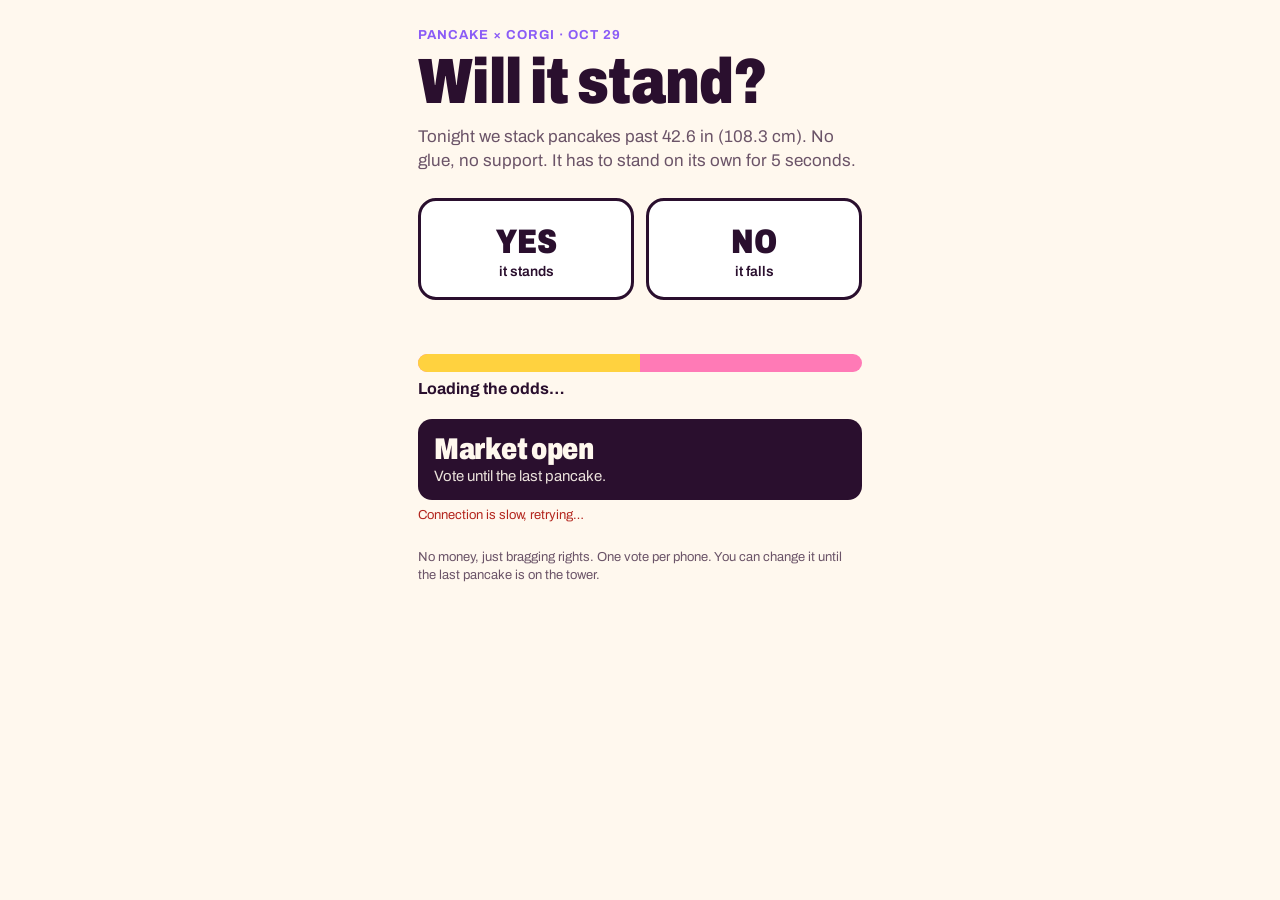
==== will-it-stand/index.html @ 6aa7f7ae "Add Will it stand? vote page for the Oct 29 pancake tower attempt Phone vote page, projector screen " ====
<!doctype html>
<html lang="en">
<head>
<meta charset="utf-8">
<meta name="viewport" content="width=device-width, initial-scale=1">
<meta name="robots" content="noindex">
<title>Will it stand?</title>
<meta name="description" content="Vote: will tonight's pancake tower stand? Pancake × Corgi, Oct 29.">
<link rel="preconnect" href="https://fonts.googleapis.com">
<link rel="preconnect" href="https://fonts.gstatic.com" crossorigin>
<link href="https://fonts.googleapis.com/css2?family=Archivo:wdth,wght@75..100,400..900&display=swap" rel="stylesheet">
<link rel="stylesheet" href="style.css">
</head>
<body class="vote">
<main>
  <p class="kicker">Pancake × Corgi · Oct 29</p>
  <h1>Will it stand?</h1>
  <p class="lede">Tonight we stack pancakes past 42.6 in (108.3 cm). No glue, no support. It has to stand on its own for 5 seconds.</p>

  <div class="buttons">
    <button class="choice yes" id="btn-yes" type="button">YES<small>it stands</small></button>
    <button class="choice no" id="btn-no" type="button">NO<small>it falls</small></button>
  </div>
  <p class="mine" id="mine"></p>

  <div class="bar" aria-hidden="true"><div id="yesbar"></div></div>
  <p class="odds" id="odds">Loading the odds…</p>

  <div class="status-box">
    <div class="big" id="status-big">Market open</div>
    <p id="status-small">Vote until the last pancake.</p>
  </div>

  <p class="err" id="err" role="status"></p>
  <p class="fine">No money, just bragging rights. One vote per phone. You can change it until the last pancake is on the tower.</p>
</main>
<script src="api.js"></script>
<script>
(function () {
  var STORE = 'wis-device', MINE = 'wis-choice';
  function load(k) { try { return localStorage.getItem(k); } catch (e) { return null; } }
  function save(k, v) { try { localStorage.setItem(k, v); } catch (e) {} }
  function uuid() {
    if (window.crypto && crypto.randomUUID) return crypto.randomUUID();
    return 'xxxxxxxx-xxxx-4xxx-yxxx-xxxxxxxxxxxx'.replace(/[xy]/g, function (c) {
      var r = Math.random() * 16 | 0; return (c === 'x' ? r : (r & 3 | 8)).toString(16);
    });
  }
  var device = load(STORE);
  if (!device) { device = uuid(); save(STORE, device); }
  var mine = load(MINE);
  var state = null, busy = false;

  var yesBtn = document.getElementById('btn-yes');
  var noBtn = document.getElementById('btn-no');
  var err = document.getElementById('err');

  function render() {
    if (!state) return;
    var o = odds(state), s = statusText(state, o), open = state.status === 'open';
    document.getElementById('yesbar').style.width = o.yesPct + '%';
    document.getElementById('odds').textContent = o.total
      ? o.yesPct + '% YES · ' + o.noPct + '% NO · ' + votesLabel(o.total)
      : 'No votes yet. Be the first.';
    document.getElementById('status-big').textContent = s.big;
    document.getElementById('status-small').textContent = s.small;
    yesBtn.classList.toggle('on', mine === 'yes');
    noBtn.classList.toggle('on', mine === 'no');
    yesBtn.disabled = noBtn.disabled = !open || busy;
    document.getElementById('mine').textContent = mine
      ? 'Your vote: ' + (mine === 'yes' ? 'YES, it stands' : 'NO, it falls') + (open ? '' : ' (locked)')
      : (open ? 'Tap to vote.' : 'Voting is closed.');
  }

  function refresh() {
    return rpc('market_state').then(function (s) { state = s; err.textContent = ''; render(); })
      .catch(function () { err.textContent = 'Connection is slow, retrying…'; });
  }

  function vote(choice) {
    if (busy || !state || state.status !== 'open') return;
    busy = true; mine = choice; save(MINE, choice); render();
    rpc('cast_vote', { p_device: device, p_choice: choice })
      .then(function (s) { state = s; err.textContent = ''; })
      .catch(function () { err.textContent = 'Vote not saved, tap again.'; })
      .then(function () { busy = false; render(); });
  }

  yesBtn.addEventListener('click', function () { vote('yes'); });
  noBtn.addEventListener('click', function () { vote('no'); });

  rpc('my_vote', { p_device: device }).then(function (c) {
    if (c === 'yes' || c === 'no') { mine = c; save(MINE, c); render(); }
  }).catch(function () {});
  refresh();
  setInterval(refresh, 3000);
})();
</script>
</body>
</html>
---- will-it-stand/style.css ----
:root {
  --plum: #2a0f2e;
  --plum-2: #4a1d4f;
  --cream: #fff8ee;
  --pink: #ff7ab6;
  --violet: #8b5cf6;
  --yellow: #ffd23f;
  --ink-soft: #6b5468;
  --line: #ead9e6;
}
* { box-sizing: border-box; margin: 0; padding: 0; }
html, body { height: 100%; }
body {
  font-family: 'Archivo', system-ui, -apple-system, 'Segoe UI', sans-serif;
  background: var(--cream);
  color: var(--plum);
  -webkit-font-smoothing: antialiased;
}
h1, .big { font-stretch: 80%; font-weight: 900; letter-spacing: -0.01em; line-height: 0.95; }
button { font: inherit; cursor: pointer; }

/* ---------- Vote page (phones) ---------- */
.vote main { max-width: 480px; margin: 0 auto; padding: 28px 18px 40px; }
.kicker { font-size: 13px; font-weight: 700; letter-spacing: 0.08em; text-transform: uppercase; color: var(--violet); }
.vote h1 { font-size: 64px; margin: 10px 0 12px; }
.lede { font-size: 17px; line-height: 1.4; color: var(--ink-soft); }
.buttons { display: grid; grid-template-columns: 1fr 1fr; gap: 12px; margin: 26px 0 14px; }
.choice {
  border: 3px solid var(--plum); border-radius: 18px; padding: 22px 8px 18px;
  background: #fff; color: var(--plum); font-size: 34px; font-weight: 900; font-stretch: 80%;
  transition: transform 0.08s ease;
}
.choice small { display: block; font-size: 14px; font-weight: 600; font-stretch: 100%; margin-top: 4px; }
.choice:active { transform: scale(0.97); }
.choice.yes.on { background: var(--yellow); }
.choice.no.on { background: var(--pink); }
.choice:disabled { opacity: 0.45; cursor: default; }
.choice.on:disabled { opacity: 1; }
.mine { min-height: 22px; font-size: 15px; font-weight: 700; text-align: center; }
.bar { height: 18px; border-radius: 999px; background: var(--pink); overflow: hidden; margin: 18px 0 8px; }
.bar > div { height: 100%; width: 50%; background: var(--yellow); transition: width 0.6s ease; }
.odds { font-size: 16px; font-weight: 700; }
.status-box { margin-top: 22px; padding: 16px; border-radius: 14px; background: var(--plum); color: var(--cream); }
.status-box .big { font-size: 30px; }
.status-box p { font-size: 15px; margin-top: 4px; opacity: 0.9; }
.fine { font-size: 13px; color: var(--ink-soft); margin-top: 22px; line-height: 1.4; }
.err { color: #b3261e; font-size: 13px; min-height: 18px; margin-top: 8px; }

/* ---------- Screen page (projector, 16:9) ---------- */
.screen { background: var(--plum); color: var(--cream); overflow: hidden; }
.screen .wrap {
  height: 100vh; display: grid; grid-template-columns: 1.6fr 1fr; gap: 4vw;
  padding: 5vh 5vw; align-items: center;
}
.screen .kicker { color: var(--yellow); font-size: 1.6vw; }
.screen h1 { font-size: 8.5vw; margin: 1vh 0 4vh; }
.pcts { display: flex; justify-content: space-between; align-items: baseline; }
.pct { font-weight: 900; font-stretch: 80%; font-size: 9vw; line-height: 0.9; }
.pct.y { color: var(--yellow); }
.pct.n { color: var(--pink); text-align: right; }
.pct-label { font-size: 1.8vw; font-weight: 800; letter-spacing: 0.06em; }
.screen .bar { height: 3.2vh; margin: 2.5vh 0 2vh; }
.screen .count { font-size: 2vw; font-weight: 700; opacity: 0.85; }
.screen .status-box { background: var(--plum-2); margin-top: 4vh; padding: 2.2vh 2vw; border-radius: 1.2vw; }
.screen .status-box .big { font-size: 4vw; }
.screen .status-box p { font-size: 1.8vw; }
.qr-card { background: var(--cream); color: var(--plum); border-radius: 2vw; padding: 3vh 2vw; text-align: center; }
.qr-card img { width: 100%; max-width: 30vw; aspect-ratio: 1; display: block; margin: 0 auto; }
.qr-card .scan { font-size: 3vw; font-weight: 900; font-stretch: 80%; margin-top: 1.5vh; }
.qr-card .url { font-size: 1.4vw; font-weight: 700; color: var(--violet); margin-top: 0.6vh; word-break: break-all; }
.screen.done .status-box { background: var(--yellow); color: var(--plum); }
.screen.done.fell .status-box { background: var(--pink); }

/* ---------- Admin page ---------- */
.admin main { max-width: 520px; margin: 0 auto; padding: 24px 18px; }
.admin h1 { font-size: 40px; margin-bottom: 8px; }
.admin .row { display: grid; grid-template-columns: 1fr 1fr; gap: 10px; margin-top: 14px; }
.admin button { border: 2px solid var(--plum); border-radius: 12px; padding: 16px 10px; background: #fff; font-weight: 800; font-size: 17px; }
.admin button.primary { background: var(--plum); color: var(--cream); }
.admin button.warn { border-color: #b3261e; color: #b3261e; }
.admin button.armed { background: #b3261e; color: #fff; }
.admin .state { margin-top: 18px; padding: 14px; border-radius: 12px; background: #fff; border: 1px solid var(--line); font-size: 16px; line-height: 1.5; }
.admin .links { margin-top: 18px; font-size: 14px; line-height: 1.6; }
.admin .links a { color: var(--violet); font-weight: 700; }
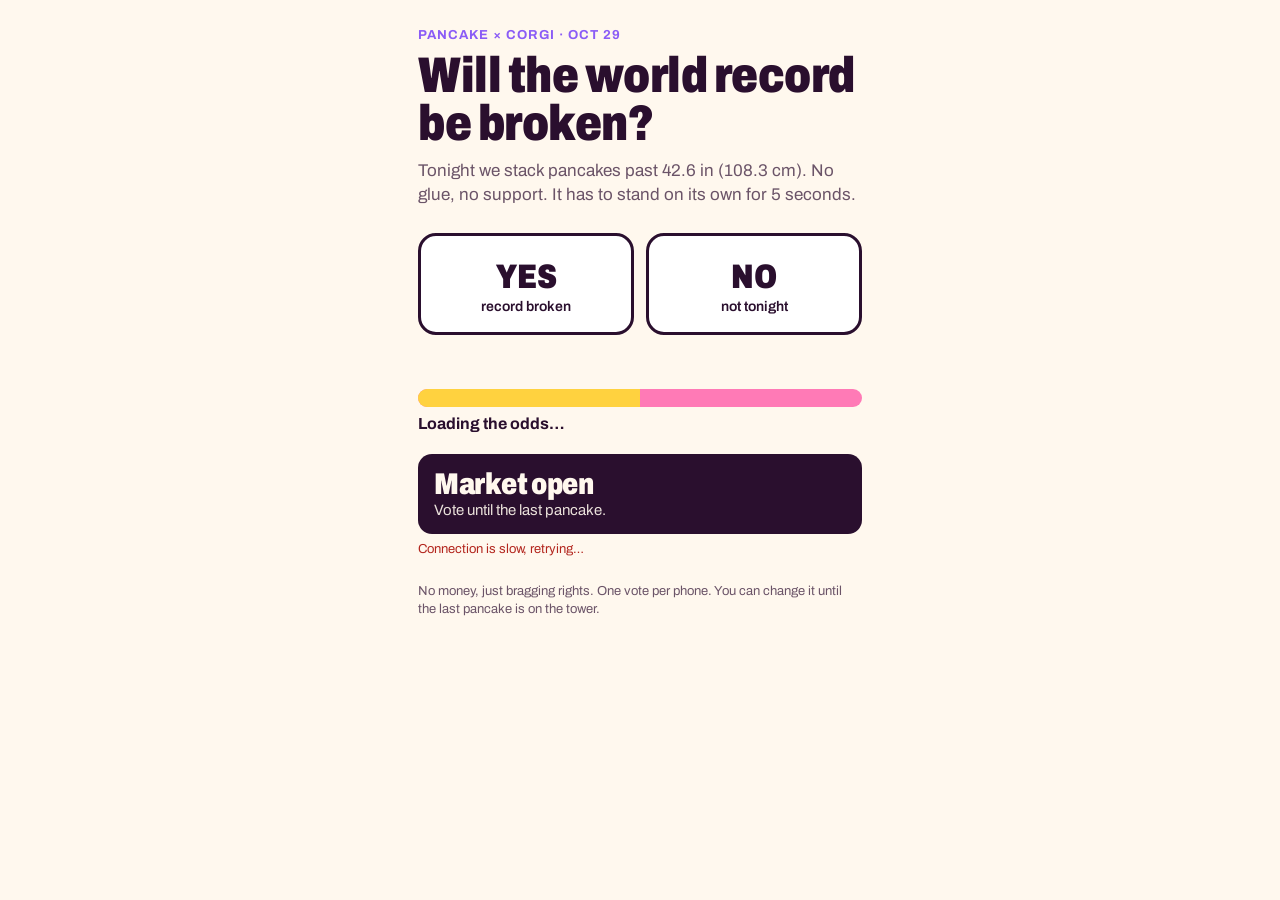
==== commit b4bab613: "Vote page: ask 'Will the world record be broken?' Co-Authored-By: Claude Opus 5.5 <noreply@anthropic" ====
--- a/will-it-stand/index.html
+++ b/will-it-stand/index.html
@@ -4,8 +4,8 @@
 <meta charset="utf-8">
 <meta name="viewport" content="width=device-width, initial-scale=1">
 <meta name="robots" content="noindex">
-<title>Will it stand?</title>
-<meta name="description" content="Vote: will tonight's pancake tower stand? Pancake × Corgi, Oct 29.">
+<title>Will the world record be broken?</title>
+<meta name="description" content="Vote: will tonight's pancake tower break the world record? Pancake × Corgi, Oct 29.">
 <link rel="preconnect" href="https://fonts.googleapis.com">
 <link rel="preconnect" href="https://fonts.gstatic.com" crossorigin>
 <link href="https://fonts.googleapis.com/css2?family=Archivo:wdth,wght@75..100,400..900&display=swap" rel="stylesheet">
@@ -14,12 +14,12 @@
 <body class="vote">
 <main>
   <p class="kicker">Pancake × Corgi · Oct 29</p>
-  <h1>Will it stand?</h1>
+  <h1>Will the world record be broken?</h1>
   <p class="lede">Tonight we stack pancakes past 42.6 in (108.3 cm). No glue, no support. It has to stand on its own for 5 seconds.</p>
 
   <div class="buttons">
-    <button class="choice yes" id="btn-yes" type="button">YES<small>it stands</small></button>
-    <button class="choice no" id="btn-no" type="button">NO<small>it falls</small></button>
+    <button class="choice yes" id="btn-yes" type="button">YES<small>record broken</small></button>
+    <button class="choice no" id="btn-no" type="button">NO<small>not tonight</small></button>
   </div>
   <p class="mine" id="mine"></p>
 
@@ -68,7 +68,7 @@
     noBtn.classList.toggle('on', mine === 'no');
     yesBtn.disabled = noBtn.disabled = !open || busy;
     document.getElementById('mine').textContent = mine
-      ? 'Your vote: ' + (mine === 'yes' ? 'YES, it stands' : 'NO, it falls') + (open ? '' : ' (locked)')
+      ? 'Your vote: ' + (mine === 'yes' ? 'YES, record broken' : 'NO, not tonight') + (open ? '' : ' (locked)')
       : (open ? 'Tap to vote.' : 'Voting is closed.');
   }
 
--- a/will-it-stand/style.css
+++ b/will-it-stand/style.css
@@ -22,7 +22,7 @@
 /* ---------- Vote page (phones) ---------- */
 .vote main { max-width: 480px; margin: 0 auto; padding: 28px 18px 40px; }
 .kicker { font-size: 13px; font-weight: 700; letter-spacing: 0.08em; text-transform: uppercase; color: var(--violet); }
-.vote h1 { font-size: 64px; margin: 10px 0 12px; }
+.vote h1 { font-size: 50px; margin: 10px 0 12px; }
 .lede { font-size: 17px; line-height: 1.4; color: var(--ink-soft); }
 .buttons { display: grid; grid-template-columns: 1fr 1fr; gap: 12px; margin: 26px 0 14px; }
 .choice {
@@ -53,7 +53,7 @@
   padding: 5vh 5vw; align-items: center;
 }
 .screen .kicker { color: var(--yellow); font-size: 1.6vw; }
-.screen h1 { font-size: 8.5vw; margin: 1vh 0 4vh; }
+.screen h1 { font-size: 6vw; margin: 1vh 0 4vh; }
 .pcts { display: flex; justify-content: space-between; align-items: baseline; }
 .pct { font-weight: 900; font-stretch: 80%; font-size: 9vw; line-height: 0.9; }
 .pct.y { color: var(--yellow); }
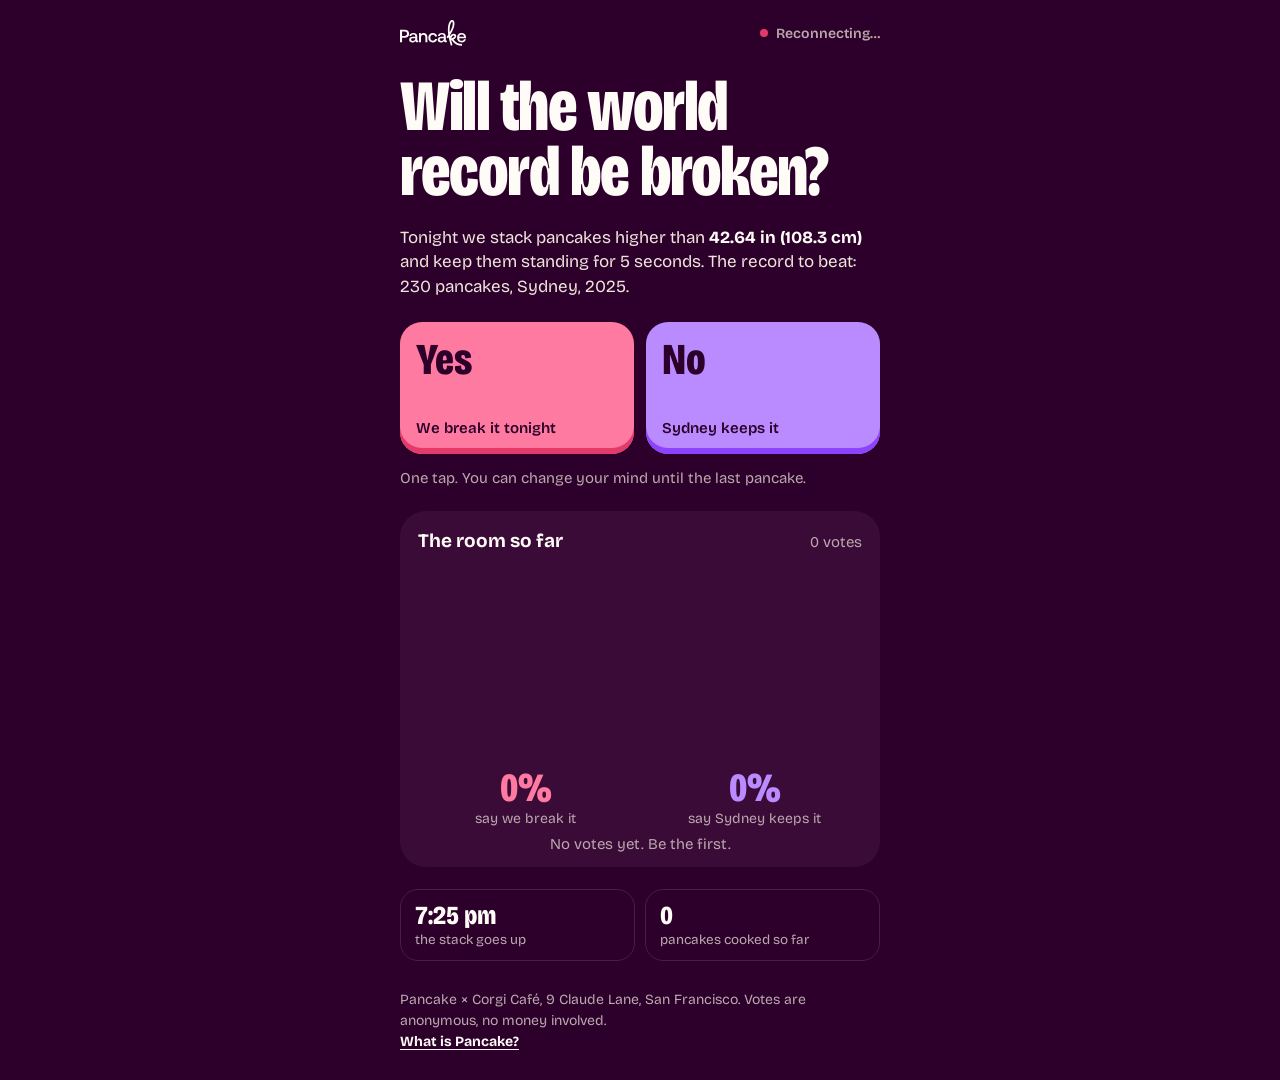
==== commit e0b62e51: "Will it stand?: Pancake-branded vote, room screen and control room Pancake towers show the odds, liv" ====
--- a/will-it-stand/index.html
+++ b/will-it-stand/index.html
@@ -2,98 +2,451 @@
 <html lang="en">
 <head>
 <meta charset="utf-8">
-<meta name="viewport" content="width=device-width, initial-scale=1">
-<meta name="robots" content="noindex">
-<title>Will the world record be broken?</title>
-<meta name="description" content="Vote: will tonight's pancake tower break the world record? Pancake × Corgi, Oct 29.">
+<meta name="viewport" content="width=device-width, initial-scale=1, viewport-fit=cover">
+<meta name="theme-color" content="#2C002A">
+<title>Will it stand? Pancake world record vote</title>
+<meta name="description" content="Tonight at Corgi Café, San Francisco: will our pancake stack beat the world record? Cast your vote.">
+<meta property="og:title" content="Will it stand?">
+<meta property="og:description" content="Pancake × Corgi Café, Oct 29: will our pancake stack beat the world record? Cast your vote.">
+<link rel="icon" href="data:image/svg+xml,%3Csvg xmlns='http://www.w3.org/2000/svg' viewBox='0 0 64 64'%3E%3Crect width='64' height='64' rx='14' fill='%232C002A'/%3E%3Cellipse cx='32' cy='44' rx='20' ry='7' fill='%23E33A6A'/%3E%3Cellipse cx='32' cy='41' rx='20' ry='6' fill='%23FF7AA0'/%3E%3Cellipse cx='32' cy='32' rx='18' ry='6' fill='%238D43FD'/%3E%3Cellipse cx='32' cy='29' rx='18' ry='5' fill='%23BA8BFF'/%3E%3Cellipse cx='32' cy='20' rx='16' ry='5' fill='%23F38F43'/%3E%3Cellipse cx='32' cy='18' rx='16' ry='4.5' fill='%23FFBD7A'/%3E%3C/svg%3E">
 <link rel="preconnect" href="https://fonts.googleapis.com">
 <link rel="preconnect" href="https://fonts.gstatic.com" crossorigin>
-<link href="https://fonts.googleapis.com/css2?family=Archivo:wdth,wght@75..100,400..900&display=swap" rel="stylesheet">
-<link rel="stylesheet" href="style.css">
+<link href="https://fonts.googleapis.com/css2?family=Bricolage+Grotesque:opsz,wdth,wght@12..96,75..100,200..800&display=swap" rel="stylesheet">
+<style>
+:root {
+  --plum: #2C002A;
+  --plum-2: #3B0B38;
+  --plum-3: #4D1A49;
+  --cream: #FFFCF8;
+  --sand: #EFE4DC;
+  --muted: #BBA8AE;
+  --pink: #FF7AA0;
+  --pink-deep: #E33A6A;
+  --purple: #BA8BFF;
+  --purple-deep: #8D43FD;
+  --yellow: #FFBD7A;
+  --yellow-deep: #F38F43;
+  --font: 'Bricolage Grotesque', system-ui, -apple-system, 'Segoe UI', sans-serif;
+}
+*, *::before, *::after { box-sizing: border-box; }
+html { -webkit-text-size-adjust: 100%; }
+html, body { margin: 0; background: var(--plum); color: var(--cream); }
+body { font-family: var(--font); font-optical-sizing: auto; -webkit-font-smoothing: antialiased; -moz-osx-font-smoothing: grayscale; }
+button, input { font: inherit; color: inherit; }
+button { cursor: pointer; -webkit-tap-highlight-color: transparent; }
+a { color: inherit; }
+:focus-visible { outline: 3px solid var(--yellow); outline-offset: 3px; }
+.num { font-variant-numeric: tabular-nums; }
+.logo { display: inline-flex; color: var(--cream); text-decoration: none; }
+.logo svg { height: 26px; width: auto; display: block; }
+.conn { display: inline-flex; align-items: center; gap: 8px; font-size: 14px; font-weight: 600; color: var(--muted); }
+.conn::before { content: ''; width: 8px; height: 8px; border-radius: 50%; background: var(--yellow); }
+.conn[data-state="live"]::before { background: #7EE3A6; box-shadow: 0 0 0 4px rgba(126, 227, 166, .18); }
+.conn[data-state="down"]::before { background: var(--pink-deep); }
+.ticker { background: var(--yellow); color: var(--plum); font-weight: 700; }
+.ticker[hidden] { display: none; }
+
+/* Pancake towers */
+.tower { position: relative; }
+.tower .pc { position: absolute; display: block; overflow: visible; }
+.tower[data-color="pink"] { --pancake-color-back: var(--pink-deep); --pancake-color-front: var(--pink); }
+.tower[data-color="purple"] { --pancake-color-back: var(--purple-deep); --pancake-color-front: var(--purple); }
+.tower .plate { position: absolute; bottom: 0; height: 4px; border-radius: 4px; background: var(--sand); opacity: .9; }
+.tower .pc.drop { animation: pc-drop .45s cubic-bezier(.2, .9, .3, 1.15) both; }
+@keyframes pc-drop { from { transform: translateY(-60px); opacity: 0; } to { transform: none; opacity: 1; } }
+@media (prefers-reduced-motion: reduce) {
+  .tower .pc.drop { animation: none; }
+}
+
+body { min-height: 100vh; min-height: 100dvh; }
+.wrap { max-width: 520px; margin: 0 auto; padding: max(16px, env(safe-area-inset-top)) 20px max(28px, env(safe-area-inset-bottom)); display: flex; flex-direction: column; gap: 22px; }
+.top { display: flex; align-items: center; justify-content: space-between; padding-top: 4px; }
+h1 { margin: 6px 0 0; font-size: clamp(46px, 14.5vw, 72px); line-height: .9; font-weight: 800; font-stretch: 75%; letter-spacing: -.02em; text-wrap: balance; }
+.lede { margin: 0; font-size: 17px; line-height: 1.45; color: var(--sand); max-width: 34em; }
+.lede strong { color: var(--cream); font-weight: 700; }
+.ticker { border-radius: 14px; padding: 12px 16px; font-size: 17px; line-height: 1.3; }
+
+.ballot { display: grid; grid-template-columns: 1fr 1fr; gap: 12px; }
+.choice { position: relative; border: 0; border-radius: 22px; padding: 18px 16px 16px; min-height: 132px; text-align: left; display: flex; flex-direction: column; justify-content: space-between; color: var(--plum); transition: transform .12s ease, box-shadow .2s ease, opacity .2s ease; }
+.choice:active { transform: scale(.97); }
+.choice.yes { background: var(--pink); box-shadow: inset 0 -6px 0 var(--pink-deep); }
+.choice.no { background: var(--purple); box-shadow: inset 0 -6px 0 var(--purple-deep); }
+.choice .big { font-size: 44px; line-height: .9; font-weight: 800; font-stretch: 75%; }
+.choice .small { font-size: 15px; line-height: 1.25; font-weight: 600; }
+.choice .tick { position: absolute; top: 14px; right: 14px; width: 30px; height: 30px; border-radius: 50%; background: var(--plum); color: var(--cream); display: grid; place-items: center; opacity: 0; transform: scale(.6); transition: opacity .2s ease, transform .2s ease; }
+.choice[aria-pressed="true"] .tick { opacity: 1; transform: none; }
+.ballot[data-mine] .choice[aria-pressed="false"] { opacity: .45; }
+.choice:disabled { cursor: default; }
+.ballot[data-closed] .choice { opacity: .35; }
+.ballot[data-closed] .choice[aria-pressed="true"] { opacity: 1; }
+.note { margin: -8px 0 0; font-size: 15px; line-height: 1.4; color: var(--muted); min-height: 1.4em; }
+.note strong { color: var(--cream); }
+
+.room { background: var(--plum-2); border-radius: 26px; padding: 18px 18px 14px; }
+.room-head { display: flex; justify-content: space-between; align-items: baseline; gap: 12px; }
+.room-head h2 { margin: 0; font-size: 19px; font-weight: 700; }
+.room-head span { font-size: 15px; color: var(--muted); }
+.duel { display: grid; grid-template-columns: 1fr 1fr; gap: 14px; margin-top: 6px; align-items: end; }
+.side { display: flex; flex-direction: column; align-items: center; }
+.side .tower { width: 100%; height: 200px; }
+.side .pct { font-size: 40px; font-weight: 800; font-stretch: 75%; line-height: 1; margin-top: 10px; }
+.side .lab { font-size: 14px; color: var(--muted); margin-top: 2px; }
+.side.yes .pct { color: var(--pink); }
+.side.no .pct { color: var(--purple); }
+.empty { text-align: center; color: var(--muted); font-size: 15px; margin: 8px 0 0; }
+
+.facts { display: grid; grid-template-columns: 1fr 1fr; gap: 10px; }
+.fact { border: 1.5px solid var(--plum-3); border-radius: 18px; padding: 12px 14px; }
+.fact b { display: block; font-size: 26px; font-weight: 800; font-stretch: 80%; line-height: 1.05; }
+.fact span { font-size: 13.5px; color: var(--muted); }
+
+.result { border-radius: 28px; padding: 24px 20px; color: var(--plum); text-align: left; }
+.result[hidden] { display: none; }
+.result.stood { background: var(--yellow); }
+.result.fell { background: var(--sand); }
+.result h2 { margin: 0; font-size: clamp(48px, 15vw, 76px); line-height: .88; font-weight: 800; font-stretch: 75%; letter-spacing: -.02em; }
+.result p { margin: 12px 0 0; font-size: 18px; line-height: 1.35; font-weight: 600; }
+.result p.you { font-weight: 800; }
+
+footer { margin-top: 6px; font-size: 14px; line-height: 1.5; color: var(--muted); }
+footer a { color: var(--cream); font-weight: 700; text-underline-offset: 3px; }
+</style>
 </head>
-<body class="vote">
-<main>
-  <p class="kicker">Pancake × Corgi · Oct 29</p>
-  <h1>Will the world record be broken?</h1>
-  <p class="lede">Tonight we stack pancakes past 42.6 in (108.3 cm). No glue, no support. It has to stand on its own for 5 seconds.</p>
-
-  <div class="buttons">
-    <button class="choice yes" id="btn-yes" type="button">YES<small>record broken</small></button>
-    <button class="choice no" id="btn-no" type="button">NO<small>not tonight</small></button>
+<body>
+<svg width="0" height="0" style="position:absolute" aria-hidden="true" xmlns="http://www.w3.org/2000/svg"><symbol id="pc-1" viewBox="0 0 49 48">
+      <path d="M25.9537 40C33.3632 40 39.2879 36.4173 43.3461 32.7957C46.1317 30.3098 47.7828 27.1712 47.8255 23.6551C47.9308 14.9807 37.5877 8 24.9673 8C12.347 8 1.61512 14.1456 0.299682 23.6551C-0.498594 29.4254 3.49706 32.5575 8.00699 35.1278C12.4861 37.6806 19.7274 40 25.9537 40Z" fill="var(--pancake-color-back)"/>
+      <path d="M25.8326 32C32.779 32 38.3334 29.313 42.138 26.5968C44.7495 24.7324 46.2973 22.3784 46.3374 19.7413C46.4361 13.2355 36.7394 8 24.9078 8C13.0762 8 3.01515 12.6092 1.78193 19.7413C1.03355 24.0691 4.77947 26.4181 9.00753 28.3459C13.2067 30.2605 19.9955 32 25.8326 32Z" fill="var(--pancake-color-front)"/>
+    </symbol><symbol id="pc-2" viewBox="0 0 49 48">
+      <path d="M23.3732 40C30.7944 40 39.2741 35.7757 43.3388 32.2359C46.1288 29.8061 47.7824 26.7383 47.8252 23.3016C47.9307 14.823 37.5712 7.99999 24.9309 7.99999C19.1594 7.99999 13.8531 9.66747 9.58799 11.9133C4.51202 14.586 0.22433 17.64 0.22433 23.3016C0.224371 32.4569 11.3407 40 23.3732 40Z" fill="var(--pancake-color-back)"/>
+      <path d="M23.4134 32C30.3708 32 38.3204 28.8318 42.1311 26.1769C44.7467 24.3546 46.297 22.0538 46.3371 19.4762C46.436 13.1173 36.724 8 24.8737 8C19.4629 8 14.4883 9.25061 10.4897 10.935C5.731 12.9395 1.71129 15.23 1.71129 19.4762C1.71132 26.3426 12.1329 32 23.4134 32Z" fill="var(--pancake-color-front)"/>
+    </symbol><symbol id="pc-3" viewBox="0 0 49 48">
+      <path d="M22.1641 38.9443C26.9826 38.9443 34.4976 39.0344 39.1644 36.6109C44.865 33.6506 47.7578 28.8028 47.8114 24.4715C47.9169 15.9503 38.4229 8.00005 25.7862 8.00005C20.0163 8.00005 13.4283 9.0205 9.16443 11.2776C4.0899 13.9638 0.223995 17.5276 0.223995 23.2177C0.224036 32.419 7.58283 38.9443 22.1641 38.9443Z" fill="var(--pancake-color-back)"/>
+      <path d="M22.2796 31.2082C26.797 31.2082 33.8423 31.2758 38.2174 29.4582C43.5618 27.2379 46.2737 23.602 46.324 20.3536C46.4229 13.9627 37.5223 8.00001 25.6754 8.00001C20.2661 8.00001 14.0899 8.76534 10.0924 10.4582C5.33507 12.4728 1.71079 15.1457 1.71079 19.4132C1.71083 26.3142 8.60969 31.2082 22.2796 31.2082Z" fill="var(--pancake-color-front)"/>
+    </symbol></svg>
+<div class="wrap">
+  <header class="top">
+    <a class="logo" href="https://pancake.ai/?utm_source=pancake_tower&amp;utm_medium=vote" aria-label="Pancake"><svg role="img" aria-label="Pancake" viewBox="0 0 422 166" fill="none" xmlns="http://www.w3.org/2000/svg"> <path d="M318.116 9.17733C322.015 3.82624 327.3 -0.212597 333.318 0.00867186C339.855 0.249222 344.109 5.2716 346.075 11.2001C348.052 17.1614 348.283 25.2018 346.541 34.8696C343.758 50.3187 335.749 70.9712 319.701 96.3398C320.064 98.657 320.466 101.023 320.906 103.439C323.782 97.805 327.283 93.7008 331.185 91.0009C339.115 85.514 348.228 86.3193 353.997 91.567C356.827 94.1415 358.729 97.7143 359.101 101.775C359.476 105.865 358.272 110.084 355.536 113.942C352.678 117.969 348.175 121.607 341.859 124.63C355.431 143.67 374.26 153.904 396.156 153.904V165.071C369.298 165.071 346.575 151.84 331.068 128.657C329.695 129.053 328.269 129.428 326.788 129.781C327.717 133.264 328.982 137.817 330.285 142.473C332.416 150.085 334.647 157.982 335.222 160.587L324.317 162.994C323.831 160.79 321.744 153.387 319.532 145.482C317.43 137.974 315.203 129.967 314.531 126.778C313.07 120.896 311.812 115.23 310.74 109.778C309.1 112.12 307.397 114.498 305.627 116.91L296.624 110.302C300.819 104.588 304.613 99.0974 308.038 93.8374C304.407 68.1372 305.246 47.9882 308.437 33.1118C310.658 22.7627 314.067 14.7339 318.116 9.17733ZM85.7208 82.9906C101.219 82.9906 110.174 90.4529 110.174 104.344V127.879C110.174 130.863 111.207 131.667 113.848 131.667H116.258V142.459H109.829C102.138 142.459 99.268 139.129 99.1531 133.504C95.2498 139.244 89.1651 143.147 79.9809 143.147C67.2379 143.147 58.3979 136.833 58.3978 125.927C58.3978 113.758 67.008 107.099 83.3099 107.099H97.8899V103.54C97.8899 96.9966 93.1831 92.9785 85.1469 92.9785C77.9144 92.9785 73.0926 96.4228 72.1742 101.589H59.8902C61.2678 90.2235 70.9113 82.9906 85.7208 82.9906ZM210.227 82.9906C225.266 82.9906 234.68 91.3715 236.976 104.689H224.003C222.396 97.8005 217.46 93.5525 209.997 93.5524C200.124 93.5524 193.58 101.703 193.58 113.184C193.58 124.664 200.124 132.586 209.997 132.586C217.345 132.586 222.396 128.223 223.888 121.449H236.976C234.795 134.766 224.807 143.147 209.883 143.147C192.203 143.147 180.952 131.552 180.952 113.184C180.952 95.045 192.547 82.9907 210.227 82.9906ZM267.979 82.9906C283.478 82.9906 292.432 90.4529 292.432 104.344V127.879C292.432 130.863 293.465 131.667 296.106 131.667H298.517V142.459H292.088C284.396 142.459 281.526 139.129 281.411 133.504C277.508 139.244 271.423 143.147 262.239 143.147C249.496 143.147 240.656 136.833 240.656 125.927C240.656 113.758 249.266 107.099 265.568 107.099H280.148V103.54C280.148 96.9966 275.441 92.9785 267.405 92.9785C260.173 92.9785 255.351 96.4228 254.432 101.589H242.148C243.526 90.2235 253.17 82.9906 267.979 82.9906ZM393.043 82.9906C410.034 82.9906 421.284 93.7821 421.629 111.002C421.629 112.265 421.514 114.217 421.285 115.939H377.43V116.513C377.775 126.501 383.974 133.044 393.617 133.045C400.964 133.045 406.59 129.256 408.197 122.713H420.596C418.53 134.308 408.771 143.147 394.306 143.147C375.938 143.147 364.457 131.208 364.457 113.184C364.458 95.0449 375.938 82.9906 393.043 82.9906ZM30.652 62.0968C47.2984 62.0968 58.3197 72.0844 58.3197 87.6976C58.3196 103.196 47.2984 113.298 30.652 113.298H13.202V142.459H0V62.0968H30.652ZM151.733 82.9906C164.246 82.9906 174.694 89.7641 174.694 108.936V142.459H162.18V110.084C162.18 99.637 157.703 93.8971 148.863 93.8971C139.564 93.8971 133.939 100.67 133.939 112.036V142.459H121.54V83.6794H132.332L133.709 91.3712C137.153 86.7792 142.664 82.9906 151.733 82.9906ZM82.736 116.283C75.1591 116.283 70.9115 119.154 70.9115 125.123C70.9117 130.06 75.0446 133.504 81.7031 133.504C91.8056 133.504 97.8899 127.419 97.8899 118.579V116.283H82.736ZM264.994 116.283C257.417 116.283 253.17 119.154 253.17 125.123C253.17 130.06 257.303 133.504 263.961 133.504C274.064 133.504 280.148 127.419 280.148 118.579V116.283H264.994ZM346.482 99.8277C344.864 98.3563 341.545 97.4116 337.539 100.184C334.149 102.529 330.057 107.801 327.246 118.134C338.482 115.011 344.066 110.809 346.428 107.48C347.813 105.528 348.084 103.921 347.981 102.796C347.875 101.642 347.345 100.613 346.482 99.8277ZM393.158 92.9785C385.466 92.9785 378.808 98.2594 377.889 106.64H408.771C407.738 97.9151 401.768 92.9786 393.158 92.9785ZM13.202 101.818H29.0447C38.6881 101.818 44.8873 96.3078 44.8874 87.6976C44.8874 78.9726 38.6882 73.5766 29.1596 73.5766H13.202V101.818ZM332.907 11.1678C332.368 11.1481 330.155 11.6174 327.142 15.7532C324.277 19.6844 321.357 26.1241 319.355 35.4541C317.06 46.1528 316.039 60.3509 317.516 78.2562C328.126 59.4285 333.509 44.2226 335.551 32.8898C337.108 24.2465 336.651 18.261 335.475 14.7148C334.292 11.1477 332.935 11.1683 332.907 11.1678Z" fill="currentColor"/> </svg></a>
+    <span class="conn" id="conn" data-state="wait">Connecting…</span>
+  </header>
+
+  <section id="result" class="result" hidden aria-live="polite">
+    <h2 id="r-title"></h2>
+    <p id="r-line"></p>
+    <p id="r-you" class="you"></p>
+  </section>
+
+  <section>
+    <h1>Will the world record be broken?</h1>
+  </section>
+  <p class="lede">Tonight we stack pancakes higher than <strong>42.64&nbsp;in (108.3&nbsp;cm)</strong> and keep them standing for 5 seconds. The record to beat: 230 pancakes, Sydney, 2025.</p>
+
+  <div class="ticker" id="ticker" role="status" hidden></div>
+
+  <div class="ballot" id="ballot">
+    <button class="choice yes" data-choice="yes" aria-pressed="false">
+      <span class="tick" aria-hidden="true"><svg width="16" height="16" viewBox="0 0 16 16"><path d="M3 8.5l3.2 3L13 4.5" fill="none" stroke="currentColor" stroke-width="2.4" stroke-linecap="round" stroke-linejoin="round"/></svg></span>
+      <span class="big">Yes</span>
+      <span class="small">We break it tonight</span>
+    </button>
+    <button class="choice no" data-choice="no" aria-pressed="false">
+      <span class="tick" aria-hidden="true"><svg width="16" height="16" viewBox="0 0 16 16"><path d="M3 8.5l3.2 3L13 4.5" fill="none" stroke="currentColor" stroke-width="2.4" stroke-linecap="round" stroke-linejoin="round"/></svg></span>
+      <span class="big">No</span>
+      <span class="small">Sydney keeps it</span>
+    </button>
   </div>
-  <p class="mine" id="mine"></p>
-
-  <div class="bar" aria-hidden="true"><div id="yesbar"></div></div>
-  <p class="odds" id="odds">Loading the odds…</p>
-
-  <div class="status-box">
-    <div class="big" id="status-big">Market open</div>
-    <p id="status-small">Vote until the last pancake.</p>
-  </div>
-
-  <p class="err" id="err" role="status"></p>
-  <p class="fine">No money, just bragging rights. One vote per phone. You can change it until the last pancake is on the tower.</p>
-</main>
-<script src="api.js"></script>
+  <p class="note" id="note" aria-live="polite">One tap. You can change your mind until the last pancake.</p>
+
+  <section class="room" aria-labelledby="room-title">
+    <div class="room-head">
+      <h2 id="room-title">The room so far</h2>
+      <span id="total" class="num">0 votes</span>
+    </div>
+    <div class="duel">
+      <div class="side yes">
+        <div class="tower" id="t-yes" data-color="pink" aria-hidden="true"></div>
+        <div class="pct num" id="p-yes">0%</div>
+        <div class="lab">say we break it</div>
+      </div>
+      <div class="side no">
+        <div class="tower" id="t-no" data-color="purple" aria-hidden="true"></div>
+        <div class="pct num" id="p-no">0%</div>
+        <div class="lab">say Sydney keeps it</div>
+      </div>
+    </div>
+    <p class="empty" id="empty">No votes yet. Be the first.</p>
+  </section>
+
+  <section class="facts" aria-label="Tonight">
+    <div class="fact"><b class="num" id="f-time">7:25 pm</b><span id="f-time-lab">the stack goes up</span></div>
+    <div class="fact"><b class="num" id="f-count">0</b><span id="f-count-lab">pancakes cooked so far</span></div>
+  </section>
+
+  <footer>
+    Pancake × Corgi Café, 9 Claude Lane, San Francisco. Votes are anonymous, no money involved.<br>
+    <a href="https://pancake.ai/?utm_source=pancake_tower&amp;utm_medium=vote_footer">What is Pancake?</a>
+  </footer>
+</div>
 <script>
-(function () {
-  var STORE = 'wis-device', MINE = 'wis-choice';
-  function load(k) { try { return localStorage.getItem(k); } catch (e) { return null; } }
-  function save(k, v) { try { localStorage.setItem(k, v); } catch (e) {} }
+var WIS = (function () {
+  var SB = 'https://sxmqxqflawenfkaadfqj.supabase.co';
+  var KEY = 'eyJhbGciOiJIUzI1NiIsInR5cCI6IkpXVCJ9.eyJpc3MiOiJzdXBhYmFzZSIsInJlZiI6InN4bXF4cWZsYXdlbmZrYWFkZnFqIiwicm9sZSI6ImFub24iLCJpYXQiOjE3OTMxMzMzNzYsImV4cCI6MjEwODcwOTM3Nn0.OinWgfbvTIW6DWrEyM6gAlKPSCUfAPkFLTuozB2VYOs';
+  var SVGNS = 'http://www.w3.org/2000/svg';
+  var skew = 0;
+
+  function rpc(fn, args) {
+    return fetch(SB + '/rest/v1/rpc/' + fn, {
+      method: 'POST',
+      headers: { apikey: KEY, Authorization: 'Bearer ' + KEY, 'Content-Type': 'application/json' },
+      body: JSON.stringify(args || {}),
+      cache: 'no-store'
+    }).then(function (r) {
+      if (r.ok) return r.json();
+      return r.json().catch(function () { return {}; }).then(function (e) {
+        throw new Error(e && e.message ? e.message : 'HTTP ' + r.status);
+      });
+    }).then(function (s) {
+      if (s && s.now) skew = Date.parse(s.now) - Date.now();
+      return s;
+    });
+  }
+
   function uuid() {
     if (window.crypto && crypto.randomUUID) return crypto.randomUUID();
-    return 'xxxxxxxx-xxxx-4xxx-yxxx-xxxxxxxxxxxx'.replace(/[xy]/g, function (c) {
-      var r = Math.random() * 16 | 0; return (c === 'x' ? r : (r & 3 | 8)).toString(16);
+    var b = new Uint8Array(16);
+    (window.crypto || {}).getRandomValues ? crypto.getRandomValues(b) : b.forEach(function (_, i) { b[i] = Math.random() * 256 | 0; });
+    b[6] = (b[6] & 15) | 64; b[8] = (b[8] & 63) | 128;
+    var h = Array.prototype.map.call(b, function (x) { return (x + 256).toString(16).slice(1); }).join('');
+    return h.slice(0, 8) + '-' + h.slice(8, 12) + '-' + h.slice(12, 16) + '-' + h.slice(16, 20) + '-' + h.slice(20);
+  }
+
+  var memId = null;
+  function deviceId() {
+    try {
+      var id = localStorage.getItem('wis-device');
+      if (!id) { id = uuid(); localStorage.setItem('wis-device', id); }
+      return id;
+    } catch (e) {
+      if (!memId) memId = uuid();
+      return memId;
+    }
+  }
+
+  function split(s) {
+    var y = +s.yes || 0, n = +s.no || 0, t = y + n;
+    if (!t) return { total: 0, yes: 0, no: 0 };
+    var yp = Math.round(y * 100 / t);
+    return { total: t, yes: yp, no: 100 - yp };
+  }
+
+  function phase(s) {
+    if (s.result === 'stood') return 'stood';
+    if (s.result === 'fell') return 'fell';
+    if (s.status === 'frozen') return 'closed';
+    return 'open';
+  }
+
+  function serverNow() { return Date.now() + skew; }
+
+  function untilAttempt(s) {
+    if (!s.attempt_at) return null;
+    return Date.parse(s.attempt_at) - serverNow();
+  }
+
+  function clock(ms) {
+    var t = Math.max(0, Math.round(ms / 1000));
+    var h = Math.floor(t / 3600), m = Math.floor(t % 3600 / 60), sec = t % 60;
+    var p = function (x) { return (x < 10 ? '0' : '') + x; };
+    return h ? h + ':' + p(m) + ':' + p(sec) : p(m) + ':' + p(sec);
+  }
+
+  function timeOfDay(iso) {
+    try {
+      return new Date(iso).toLocaleTimeString('en-US', { hour: 'numeric', minute: '2-digit', timeZone: 'America/Los_Angeles' }).replace(' ', ' ').toLowerCase();
+    } catch (e) { return ''; }
+  }
+
+  function inches(cm) { return (Math.round(cm / 2.54 * 100) / 100).toFixed(2); }
+
+  // Draws a stack of pancakes whose size follows a percentage (one pancake per 4%).
+  function tower(el, pct, max) {
+    max = max || 25;
+    el.dataset.max = max;
+    var want = pct > 0 ? Math.max(1, Math.round(pct * max / 100)) : 0;
+    var have = el.querySelectorAll('.pc').length;
+    var first = !el.dataset.ready;
+    el.dataset.ready = '1';
+    if (!el.querySelector('.plate')) {
+      var plate = document.createElement('div');
+      plate.className = 'plate';
+      el.appendChild(plate);
+    }
+    while (have < want) {
+      var svg = document.createElementNS(SVGNS, 'svg');
+      svg.setAttribute('viewBox', '0 7 49 34');
+      svg.setAttribute('aria-hidden', 'true');
+      svg.setAttribute('class', first ? 'pc' : 'pc drop');
+      var use = document.createElementNS(SVGNS, 'use');
+      use.setAttribute('href', '#pc-' + (1 + (have * 7 % 3)));
+      svg.appendChild(use);
+      svg.dataset.i = have;
+      el.appendChild(svg);
+      have++;
+    }
+    var pcs = el.querySelectorAll('.pc');
+    for (var i = pcs.length - 1; i >= want; i--) pcs[i].remove();
+    layout(el, max);
+  }
+
+  function layout(el, max) {
+    var W = el.clientWidth, H = el.clientHeight;
+    if (!W || !H) return;
+    var RISE = 0.24;
+    var h = Math.min(W * 0.8 * 34 / 49, (H - 6) / (1 + (max - 1) * RISE));
+    var w = h * 49 / 34;
+    var step = h * RISE;
+    var plate = el.querySelector('.plate');
+    if (plate) { plate.style.width = (w * 1.25) + 'px'; plate.style.left = ((W - w * 1.25) / 2) + 'px'; }
+    el.querySelectorAll('.pc').forEach(function (svg) {
+      var i = +svg.dataset.i;
+      var dx = [0, 0.035, -0.03, 0.02, -0.04, 0.03][i % 6] * W;
+      svg.style.width = w + 'px';
+      svg.style.height = h + 'px';
+      svg.style.left = ((W - w) / 2 + dx) + 'px';
+      svg.style.bottom = (2 + i * step) + 'px';
     });
   }
-  var device = load(STORE);
-  if (!device) { device = uuid(); save(STORE, device); }
-  var mine = load(MINE);
-  var state = null, busy = false;
-
-  var yesBtn = document.getElementById('btn-yes');
-  var noBtn = document.getElementById('btn-no');
-  var err = document.getElementById('err');
-
-  function render() {
-    if (!state) return;
-    var o = odds(state), s = statusText(state, o), open = state.status === 'open';
-    document.getElementById('yesbar').style.width = o.yesPct + '%';
-    document.getElementById('odds').textContent = o.total
-      ? o.yesPct + '% YES · ' + o.noPct + '% NO · ' + votesLabel(o.total)
-      : 'No votes yet. Be the first.';
-    document.getElementById('status-big').textContent = s.big;
-    document.getElementById('status-small').textContent = s.small;
-    yesBtn.classList.toggle('on', mine === 'yes');
-    noBtn.classList.toggle('on', mine === 'no');
-    yesBtn.disabled = noBtn.disabled = !open || busy;
-    document.getElementById('mine').textContent = mine
-      ? 'Your vote: ' + (mine === 'yes' ? 'YES, record broken' : 'NO, not tonight') + (open ? '' : ' (locked)')
-      : (open ? 'Tap to vote.' : 'Voting is closed.');
-  }
-
-  function refresh() {
-    return rpc('market_state').then(function (s) { state = s; err.textContent = ''; render(); })
-      .catch(function () { err.textContent = 'Connection is slow, retrying…'; });
-  }
-
-  function vote(choice) {
-    if (busy || !state || state.status !== 'open') return;
-    busy = true; mine = choice; save(MINE, choice); render();
-    rpc('cast_vote', { p_device: device, p_choice: choice })
-      .then(function (s) { state = s; err.textContent = ''; })
-      .catch(function () { err.textContent = 'Vote not saved, tap again.'; })
-      .then(function () { busy = false; render(); });
-  }
-
-  yesBtn.addEventListener('click', function () { vote('yes'); });
-  noBtn.addEventListener('click', function () { vote('no'); });
-
-  rpc('my_vote', { p_device: device }).then(function (c) {
-    if (c === 'yes' || c === 'no') { mine = c; save(MINE, c); render(); }
-  }).catch(function () {});
-  refresh();
-  setInterval(refresh, 3000);
+
+  function relayout() {
+    document.querySelectorAll('.tower').forEach(function (t) { layout(t, +t.dataset.max || 25); });
+  }
+  window.addEventListener('resize', relayout);
+
+  function poll(fn, everyMs) {
+    var timer = null;
+    function tick() {
+      clearTimeout(timer);
+      Promise.resolve().then(fn).catch(function () {}).then(function () {
+        timer = setTimeout(tick, everyMs + Math.random() * 400);
+      });
+    }
+    document.addEventListener('visibilitychange', function () { if (!document.hidden) tick(); });
+    tick();
+  }
+
+  function conn(el, ok) {
+    if (!el) return;
+    el.dataset.state = ok ? 'live' : 'down';
+    el.textContent = ok ? 'Live' : 'Reconnecting…';
+  }
+
+  return { rpc: rpc, deviceId: deviceId, split: split, phase: phase, untilAttempt: untilAttempt, clock: clock, timeOfDay: timeOfDay, inches: inches, tower: tower, poll: poll, conn: conn };
+})();
+
+(function () {
+  var $ = function (id) { return document.getElementById(id); };
+  var device = WIS.deviceId();
+  var mine = null;
+  var last = null;
+  var sending = false;
+
+  var buttons = document.querySelectorAll('.choice');
+  buttons.forEach(function (b) {
+    b.addEventListener('click', function () {
+      if (!last || WIS.phase(last) !== 'open' || sending) return;
+      var choice = b.dataset.choice;
+      var prev = mine;
+      mine = choice;
+      paintChoice();
+      sending = true;
+      WIS.rpc('cast_vote', { p_device: device, p_choice: choice }).then(function (s) {
+        sending = false;
+        if (WIS.phase(s) !== 'open') { mine = prev; }
+        render(s);
+        WIS.conn($('conn'), true);
+      }).catch(function () {
+        sending = false;
+        mine = prev;
+        paintChoice();
+        $('note').textContent = 'Your vote did not go through. Check your connection and tap again.';
+        WIS.conn($('conn'), false);
+      });
+    });
+  });
+
+  function paintChoice() {
+    buttons.forEach(function (b) { b.setAttribute('aria-pressed', String(b.dataset.choice === mine)); });
+    if (mine) $('ballot').dataset.mine = mine; else delete $('ballot').dataset.mine;
+  }
+
+  function render(s) {
+    last = s;
+    var ph = WIS.phase(s);
+    var sp = WIS.split(s);
+
+    // ballot
+    var closed = ph !== 'open';
+    buttons.forEach(function (b) { b.disabled = closed; });
+    if (closed) $('ballot').dataset.closed = ''; else delete $('ballot').dataset.closed;
+    paintChoice();
+    var note;
+    if (ph === 'open') {
+      note = mine ? 'You said <strong>' + (mine === 'yes' ? 'yes' : 'no') + '</strong>. You can change your mind until the last pancake.' : 'One tap. You can change your mind until the last pancake.';
+    } else if (ph === 'closed') {
+      note = 'Votes are closed. Eyes on the stack.';
+    } else {
+      note = 'Votes are closed.';
+    }
+    $('note').innerHTML = note;
+
+    // odds
+    $('total').textContent = sp.total + (sp.total === 1 ? ' vote' : ' votes');
+    $('p-yes').textContent = (sp.total ? sp.yes : 0) + '%';
+    $('p-no').textContent = (sp.total ? sp.no : 0) + '%';
+    $('empty').hidden = sp.total > 0;
+    WIS.tower($("t-yes"), sp.total ? sp.yes : 0, 16);
+    WIS.tower($('t-no'), sp.total ? sp.no : 0, 16);
+
+    // ticker
+    if (s.ticker) { $('ticker').textContent = s.ticker; $('ticker').hidden = false; } else { $('ticker').hidden = true; }
+
+    // facts
+    var until = WIS.untilAttempt(s);
+    if (ph === 'stood' || ph === 'fell') {
+      $('f-time').textContent = s.stacked || '–';
+      $('f-time-lab').textContent = 'pancakes in the stack';
+    } else if (s.stacked > 0 || (until !== null && until <= 0)) {
+      $('f-time').textContent = s.stacked || '0';
+      $('f-time-lab').textContent = 'pancakes in the stack';
+    } else {
+      $('f-time').textContent = s.attempt_at ? WIS.timeOfDay(s.attempt_at) : 'Tonight';
+      $('f-time-lab').textContent = 'the stack goes up';
+    }
+    $('f-count').textContent = s.cooked;
+
+    // result
+    var r = $('result');
+    if (ph === 'stood' || ph === 'fell') {
+      r.hidden = false;
+      r.className = 'result ' + ph;
+      var h = s.final_height_cm;
+      if (ph === 'stood') {
+        $('r-title').textContent = 'Record broken!';
+        $('r-line').textContent = (h ? h + ' cm (' + WIS.inches(h) + ' in). ' : '') + (sp.total ? sp.yes + '% of the room called it.' : '');
+        $('r-you').textContent = mine === 'yes' ? 'You called it.' : mine === 'no' ? 'You doubted us. Have a pancake anyway.' : '';
+      } else {
+        $('r-title').textContent = 'Not tonight.';
+        $('r-line').textContent = 'Sydney keeps the record.' + (sp.total ? ' ' + sp.no + '% of the room saw it coming.' : '');
+        $('r-you').textContent = mine === 'no' ? 'You called it.' : mine === 'yes' ? 'Thanks for believing in us.' : '';
+      }
+    } else {
+      r.hidden = true;
+    }
+  }
+
+  WIS.rpc('my_vote', { p_device: device }).then(function (v) { if (v === 'yes' || v === 'no') { mine = v; paintChoice(); } }).catch(function () {});
+  WIS.poll(function () {
+    return WIS.rpc('market_state').then(function (s) { if (!sending) render(s); WIS.conn($('conn'), true); }).catch(function (e) { WIS.conn($('conn'), false); throw e; });
+  }, 3000);
 })();
 </script>
 </body>
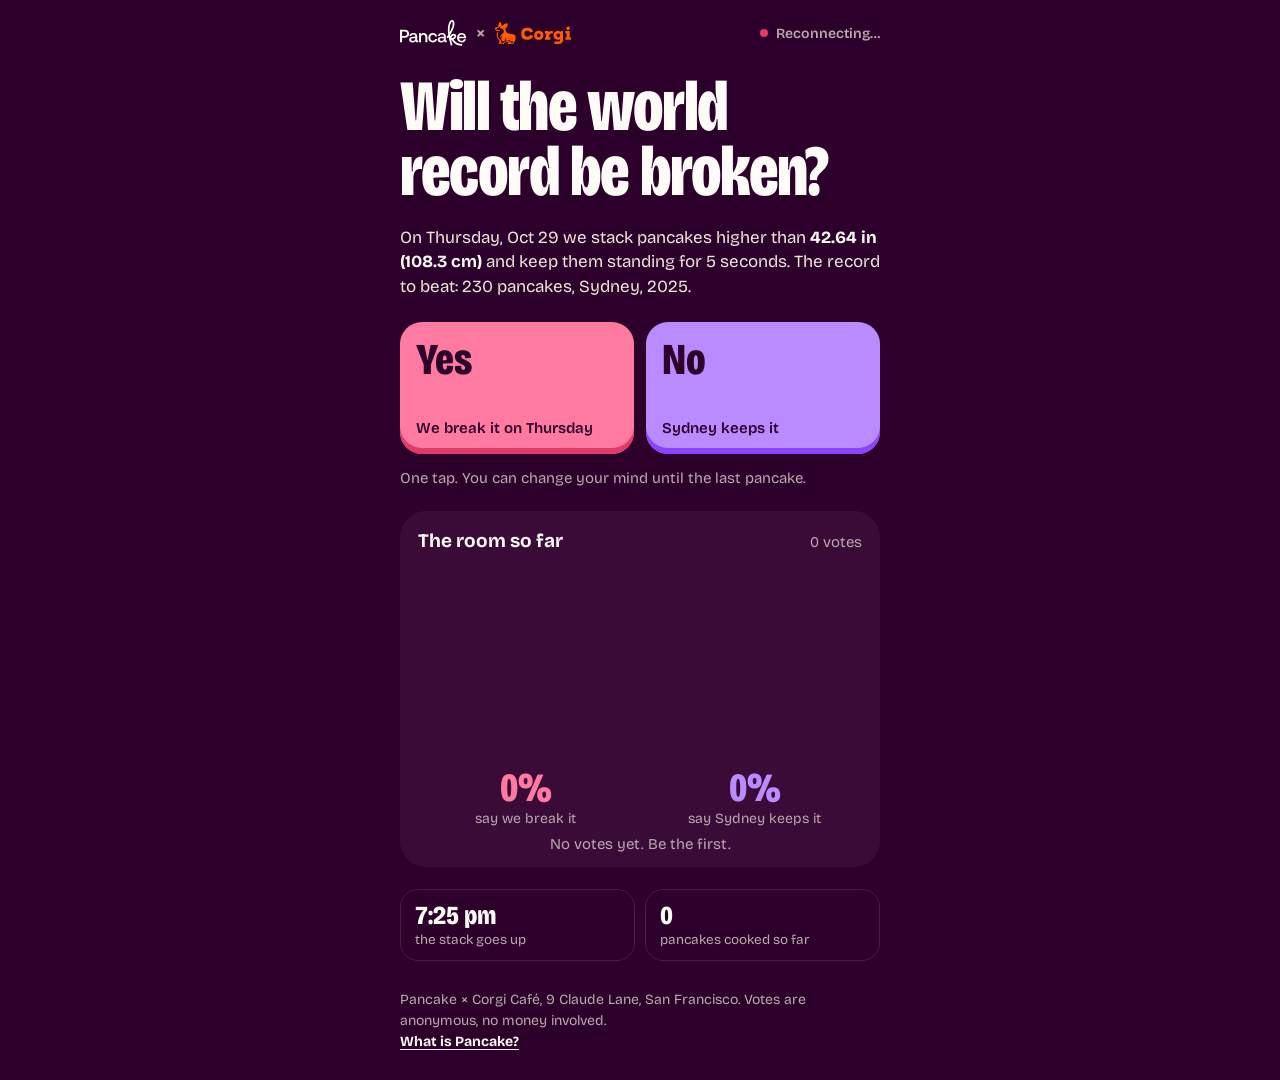
==== commit a0151375: "Will it stand?: date-aware wording and Pancake x Corgi header - Vote page says "On Thursday, Oct 29"" ====
--- a/will-it-stand/index.html
+++ b/will-it-stand/index.html
@@ -5,7 +5,7 @@
 <meta name="viewport" content="width=device-width, initial-scale=1, viewport-fit=cover">
 <meta name="theme-color" content="#2C002A">
 <title>Will it stand? Pancake world record vote</title>
-<meta name="description" content="Tonight at Corgi Café, San Francisco: will our pancake stack beat the world record? Cast your vote.">
+<meta name="description" content="Thursday, Oct 29 at Corgi Café, San Francisco: will our pancake stack beat the world record? Cast your vote.">
 <meta property="og:title" content="Will it stand?">
 <meta property="og:description" content="Pancake × Corgi Café, Oct 29: will our pancake stack beat the world record? Cast your vote.">
 <link rel="icon" href="data:image/svg+xml,%3Csvg xmlns='http://www.w3.org/2000/svg' viewBox='0 0 64 64'%3E%3Crect width='64' height='64' rx='14' fill='%232C002A'/%3E%3Cellipse cx='32' cy='44' rx='20' ry='7' fill='%23E33A6A'/%3E%3Cellipse cx='32' cy='41' rx='20' ry='6' fill='%23FF7AA0'/%3E%3Cellipse cx='32' cy='32' rx='18' ry='6' fill='%238D43FD'/%3E%3Cellipse cx='32' cy='29' rx='18' ry='5' fill='%23BA8BFF'/%3E%3Cellipse cx='32' cy='20' rx='16' ry='5' fill='%23F38F43'/%3E%3Cellipse cx='32' cy='18' rx='16' ry='4.5' fill='%23FFBD7A'/%3E%3C/svg%3E">
@@ -39,6 +39,10 @@
 .num { font-variant-numeric: tabular-nums; }
 .logo { display: inline-flex; color: var(--cream); text-decoration: none; }
 .logo svg { height: 26px; width: auto; display: block; }
+.brand { display: inline-flex; align-items: center; gap: 10px; }
+.brand .x { color: var(--muted); font-size: 18px; font-weight: 600; line-height: 1; }
+.brand .corgi { display: inline-flex; }
+.brand .corgi svg { height: 22px; width: auto; display: block; }
 .conn { display: inline-flex; align-items: center; gap: 8px; font-size: 14px; font-weight: 600; color: var(--muted); }
 .conn::before { content: ''; width: 8px; height: 8px; border-radius: 50%; background: var(--yellow); }
 .conn[data-state="live"]::before { background: #7EE3A6; box-shadow: 0 0 0 4px rgba(126, 227, 166, .18); }
@@ -125,7 +129,11 @@
     </symbol></svg>
 <div class="wrap">
   <header class="top">
+    <div class="brand">
     <a class="logo" href="https://pancake.ai/?utm_source=pancake_tower&amp;utm_medium=vote" aria-label="Pancake"><svg role="img" aria-label="Pancake" viewBox="0 0 422 166" fill="none" xmlns="http://www.w3.org/2000/svg"> <path d="M318.116 9.17733C322.015 3.82624 327.3 -0.212597 333.318 0.00867186C339.855 0.249222 344.109 5.2716 346.075 11.2001C348.052 17.1614 348.283 25.2018 346.541 34.8696C343.758 50.3187 335.749 70.9712 319.701 96.3398C320.064 98.657 320.466 101.023 320.906 103.439C323.782 97.805 327.283 93.7008 331.185 91.0009C339.115 85.514 348.228 86.3193 353.997 91.567C356.827 94.1415 358.729 97.7143 359.101 101.775C359.476 105.865 358.272 110.084 355.536 113.942C352.678 117.969 348.175 121.607 341.859 124.63C355.431 143.67 374.26 153.904 396.156 153.904V165.071C369.298 165.071 346.575 151.84 331.068 128.657C329.695 129.053 328.269 129.428 326.788 129.781C327.717 133.264 328.982 137.817 330.285 142.473C332.416 150.085 334.647 157.982 335.222 160.587L324.317 162.994C323.831 160.79 321.744 153.387 319.532 145.482C317.43 137.974 315.203 129.967 314.531 126.778C313.07 120.896 311.812 115.23 310.74 109.778C309.1 112.12 307.397 114.498 305.627 116.91L296.624 110.302C300.819 104.588 304.613 99.0974 308.038 93.8374C304.407 68.1372 305.246 47.9882 308.437 33.1118C310.658 22.7627 314.067 14.7339 318.116 9.17733ZM85.7208 82.9906C101.219 82.9906 110.174 90.4529 110.174 104.344V127.879C110.174 130.863 111.207 131.667 113.848 131.667H116.258V142.459H109.829C102.138 142.459 99.268 139.129 99.1531 133.504C95.2498 139.244 89.1651 143.147 79.9809 143.147C67.2379 143.147 58.3979 136.833 58.3978 125.927C58.3978 113.758 67.008 107.099 83.3099 107.099H97.8899V103.54C97.8899 96.9966 93.1831 92.9785 85.1469 92.9785C77.9144 92.9785 73.0926 96.4228 72.1742 101.589H59.8902C61.2678 90.2235 70.9113 82.9906 85.7208 82.9906ZM210.227 82.9906C225.266 82.9906 234.68 91.3715 236.976 104.689H224.003C222.396 97.8005 217.46 93.5525 209.997 93.5524C200.124 93.5524 193.58 101.703 193.58 113.184C193.58 124.664 200.124 132.586 209.997 132.586C217.345 132.586 222.396 128.223 223.888 121.449H236.976C234.795 134.766 224.807 143.147 209.883 143.147C192.203 143.147 180.952 131.552 180.952 113.184C180.952 95.045 192.547 82.9907 210.227 82.9906ZM267.979 82.9906C283.478 82.9906 292.432 90.4529 292.432 104.344V127.879C292.432 130.863 293.465 131.667 296.106 131.667H298.517V142.459H292.088C284.396 142.459 281.526 139.129 281.411 133.504C277.508 139.244 271.423 143.147 262.239 143.147C249.496 143.147 240.656 136.833 240.656 125.927C240.656 113.758 249.266 107.099 265.568 107.099H280.148V103.54C280.148 96.9966 275.441 92.9785 267.405 92.9785C260.173 92.9785 255.351 96.4228 254.432 101.589H242.148C243.526 90.2235 253.17 82.9906 267.979 82.9906ZM393.043 82.9906C410.034 82.9906 421.284 93.7821 421.629 111.002C421.629 112.265 421.514 114.217 421.285 115.939H377.43V116.513C377.775 126.501 383.974 133.044 393.617 133.045C400.964 133.045 406.59 129.256 408.197 122.713H420.596C418.53 134.308 408.771 143.147 394.306 143.147C375.938 143.147 364.457 131.208 364.457 113.184C364.458 95.0449 375.938 82.9906 393.043 82.9906ZM30.652 62.0968C47.2984 62.0968 58.3197 72.0844 58.3197 87.6976C58.3196 103.196 47.2984 113.298 30.652 113.298H13.202V142.459H0V62.0968H30.652ZM151.733 82.9906C164.246 82.9906 174.694 89.7641 174.694 108.936V142.459H162.18V110.084C162.18 99.637 157.703 93.8971 148.863 93.8971C139.564 93.8971 133.939 100.67 133.939 112.036V142.459H121.54V83.6794H132.332L133.709 91.3712C137.153 86.7792 142.664 82.9906 151.733 82.9906ZM82.736 116.283C75.1591 116.283 70.9115 119.154 70.9115 125.123C70.9117 130.06 75.0446 133.504 81.7031 133.504C91.8056 133.504 97.8899 127.419 97.8899 118.579V116.283H82.736ZM264.994 116.283C257.417 116.283 253.17 119.154 253.17 125.123C253.17 130.06 257.303 133.504 263.961 133.504C274.064 133.504 280.148 127.419 280.148 118.579V116.283H264.994ZM346.482 99.8277C344.864 98.3563 341.545 97.4116 337.539 100.184C334.149 102.529 330.057 107.801 327.246 118.134C338.482 115.011 344.066 110.809 346.428 107.48C347.813 105.528 348.084 103.921 347.981 102.796C347.875 101.642 347.345 100.613 346.482 99.8277ZM393.158 92.9785C385.466 92.9785 378.808 98.2594 377.889 106.64H408.771C407.738 97.9151 401.768 92.9786 393.158 92.9785ZM13.202 101.818H29.0447C38.6881 101.818 44.8873 96.3078 44.8874 87.6976C44.8874 78.9726 38.6882 73.5766 29.1596 73.5766H13.202V101.818ZM332.907 11.1678C332.368 11.1481 330.155 11.6174 327.142 15.7532C324.277 19.6844 321.357 26.1241 319.355 35.4541C317.06 46.1528 316.039 60.3509 317.516 78.2562C328.126 59.4285 333.509 44.2226 335.551 32.8898C337.108 24.2465 336.651 18.261 335.475 14.7148C334.292 11.1477 332.935 11.1683 332.907 11.1678Z" fill="currentColor"/> </svg></a>
+    <span class="x" aria-hidden="true">×</span>
+    <span class="corgi"><svg role="img" aria-label="Corgi" viewBox="0 0 83 24" fill="none" xmlns="http://www.w3.org/2000/svg"> <path fill-rule="evenodd" clip-rule="evenodd" d="M4.9347 0.318902C4.48459 0.732035 3.94375 1.81696 3.78134 2.63268C3.71637 2.9591 3.66316 3.53418 3.66316 3.91058C3.66316 4.50868 3.64267 4.61341 3.50028 4.74162C3.41065 4.82232 3.27105 5.01768 3.18992 5.17585C3.10253 5.34642 2.97213 5.47748 2.8695 5.49796C1.7562 5.72035 0.71567 5.962 0.517604 6.04424C0.131447 6.20449 -0.0123277 6.49264 0.000820011 7.0798C0.0148185 7.70763 0.247611 8.34192 0.650009 8.84877C0.875222 9.13246 1.10198 9.30248 1.5487 9.52241L2.14166 9.73964L3.64738 9.8419C4.87697 9.86255 5.13228 9.51758 5.28933 9.30538C5.46571 9.06706 5.62756 8.68616 5.49194 8.4334C5.44157 8.388 5.37244 8.42857 5.2502 8.50031C5.01878 8.63614 4.59699 8.8837 3.75179 8.8711C2.95867 8.85924 2.23408 8.83329 2.14166 8.81335C1.92132 8.76583 1.49765 8.40822 1.49765 8.26969C1.49765 8.20993 1.55952 8.16103 1.63508 8.16103C1.83601 8.16103 2.0999 7.95412 2.23787 7.68845C2.41258 7.35202 2.24808 7.12978 1.73331 7.0068C1.0183 6.83601 1.09603 6.79835 2.85109 6.46523C4.29959 6.19024 4.39766 6.14381 4.77747 5.55402C5.17376 4.9386 5.57832 4.63835 6.10246 4.57098L6.48606 4.52162L6.20315 4.74347C5.33664 5.42304 5.1098 6.54339 5.72635 7.09898C5.84894 7.20941 5.94576 7.21965 6.34043 7.16413C7.24383 7.03699 8.09418 7.34378 8.74886 8.03298C9.40548 8.72433 9.66085 9.39104 9.6293 10.332C9.59581 11.3295 9.18057 11.9587 7.83301 13.0532C6.67283 13.9956 6.22256 14.5144 5.8122 15.3811C5.38134 16.2913 5.40261 16.8626 5.86734 16.8626C6.08126 16.8626 6.133 16.8018 6.63068 15.965C7.10601 15.166 7.35667 14.9461 7.64391 15.0765C7.91909 15.2013 7.89596 15.4786 7.57539 15.8967C6.74631 16.9781 6.69348 18.7776 7.44662 20.2765C7.78993 20.9597 7.93533 21.0392 8.84059 21.0392C9.33185 21.0392 9.66155 20.9911 10.072 20.8595L10.6324 20.6798L10.9305 20.061C11.3256 19.2406 11.4155 18.8808 11.427 18.0724C11.4373 17.354 11.4887 17.2513 11.8391 17.2488C12.1141 17.247 12.2007 17.5174 12.196 18.3642C12.192 19.0991 12.08 19.5954 11.7462 20.356C11.6876 20.4894 11.7126 20.4957 12.1008 20.4464C12.7618 20.3622 13.7057 20.1278 14.7637 19.785C15.3015 19.6109 15.7502 19.4798 15.7609 19.4938C15.7716 19.5078 15.8862 19.6752 16.0155 19.8658C16.6443 20.7928 17.5317 21.3335 18.5174 21.3904C19.101 21.424 19.8841 21.2721 20.119 21.0797C20.3764 20.8689 20.2448 21.1594 19.6733 22.0639C19.3306 22.6063 19.0118 23.096 18.9651 23.1521C18.8704 23.2657 17.2749 23.3034 17.2749 23.192C17.2749 23.0906 17.6514 22.6135 17.8657 22.4433C18.0934 22.2625 18.0406 22.1836 17.5911 22.0328C17.0467 21.8502 16.3438 21.3892 15.8657 20.9014C15.3908 20.4168 15.3628 20.4006 15.1438 20.4836C14.411 20.7612 12.5946 21.1703 10.8944 21.4405C9.71932 21.6272 9.50772 21.7886 8.82922 23.0158L8.69743 23.2541L8.69502 23.2544C8.1746 23.3272 7.57385 23.4112 6.57488 23.2424C6.57488 23.0948 6.96116 22.5801 7.13594 22.5249C7.26085 22.4854 7.26835 22.4361 7.20354 22.078C7.10199 21.517 6.8716 20.8603 6.56061 20.2454C6.34569 19.8204 6.17608 19.6223 5.65636 19.1893C4.85489 18.5218 4.44847 18.0829 4.01769 17.4199C3.31281 16.3349 3.00693 15.2384 3.01382 13.8209C3.01869 12.8152 3.11738 12.3309 3.52967 11.2898C3.7511 10.7306 3.76084 10.6683 3.65597 10.4823C3.49735 10.2008 3.18652 10.1033 2.94676 10.2597C2.69935 10.4211 2.23555 11.3685 2.03068 12.1313C1.80585 12.9682 1.78489 14.6175 1.98706 15.5535C2.27376 16.8806 3.02936 18.2284 4.06432 19.2589C4.69371 19.8856 4.8586 20.2669 4.98389 21.3861C5.07979 22.2421 5.04878 22.3737 4.7364 22.4359C4.37897 22.507 4.12096 23.2429 3.95509 23.7159C3.90997 23.8446 4.00637 23.9839 4.14272 23.9834C4.30117 23.9828 4.38376 23.9817 4.4733 23.9805C4.79163 23.9761 5.19778 23.9706 9.41203 23.9833C9.52054 23.9837 9.62508 23.9283 9.6782 23.8337C9.75178 23.7026 9.81462 23.5742 9.87478 23.4512C10.1233 22.9431 10.3259 22.5289 11.0501 22.4143C12.1464 22.241 13.1954 22.0223 14.0267 21.794C14.4733 21.6712 14.8483 21.5683 14.86 21.5654C15.3044 22.0386 14.5482 22.4433 14.2305 22.6133C14.2041 22.6274 14.1807 22.64 14.1613 22.6508C13.96 22.7627 13.8689 23.4906 13.8273 23.8231C13.8173 23.9029 13.8861 23.9839 13.9665 23.9833C14.0719 23.9826 14.1437 23.9812 14.2051 23.98C14.3384 23.9774 14.4223 23.9757 14.6936 23.9839C15.5642 24.0094 17.1067 23.999 18.3462 23.9906C18.555 23.9891 18.7552 23.9878 18.9422 23.9867C19.4057 23.9839 19.8509 23.7829 20.1264 23.4101C20.2999 23.1754 20.4632 22.9349 20.6245 22.6765C22.1051 20.3056 23.8255 16.607 21.3061 14.2643C20.256 13.2879 18.8657 13.1297 16.4965 12.8644C14.559 12.6473 13.8193 12.3597 12.936 11.4802C12.1893 10.7369 11.8993 10.0999 11.4003 8.10775C11.1336 7.04346 11.129 7.00642 11.2618 7.0048C11.4455 7.00257 12.3935 6.24276 12.71 5.8441C13.5988 4.72445 14.06 3.27698 13.8816 2.16672C13.7854 1.56785 13.5526 1.36232 12.9266 1.32359C11.8737 1.25837 10.2677 2.08471 8.86727 3.41212L8.38684 3.86746L7.90052 3.74317C7.63301 3.67479 7.30996 3.60995 7.18258 3.59909L6.95103 3.57923L6.92759 3.00169C6.89689 2.24642 6.72543 1.55291 6.40052 0.870105C5.94878 -0.0790611 5.5371 -0.233919 4.9347 0.318902ZM16.2404 22.7914C16.0345 23.1846 15.9674 23.2529 15.7862 23.2534C15.6692 23.2538 15.5735 23.2336 15.5735 23.2085C15.5735 23.1102 16.2942 22.33 16.3851 22.33C16.4465 22.33 16.3935 22.4988 16.2404 22.7914ZM5.33379 23.2534C5.51507 23.2529 5.72683 22.9181 5.9327 22.5249C6.08584 22.2323 5.99411 22.0465 5.9327 22.0465C5.84183 22.0465 5.1211 23.1102 5.1211 23.2085C5.1211 23.2336 5.21685 23.2538 5.33379 23.2534Z" fill="#FF5C00"/> <path fill-rule="evenodd" clip-rule="evenodd" d="M78.8472 5.16709C78.467 5.3367 78.0279 5.79691 77.8845 6.17598C77.6102 6.9014 77.8932 7.96165 78.4708 8.37262C79.1124 8.82895 80.3163 8.82895 80.9579 8.37262C81.9649 7.65617 81.8369 5.83768 80.7386 5.2574C80.2272 4.98719 79.3451 4.9451 78.8472 5.16709ZM34.0608 6.20584C31.7829 6.54006 30.3375 7.32674 29.5574 8.6567C28.3805 10.6632 28.3298 14.6433 29.4534 16.8145C29.7419 17.3718 30.6176 18.2313 31.2244 18.5528C32.1359 19.0356 33.1085 19.2791 34.5199 19.3781C37.4663 19.5845 39.243 18.9693 40.5057 17.3057C40.9938 16.6623 41.5592 15.6289 41.5592 15.3797C41.5592 15.2255 41.4159 15.164 39.5414 14.5133L38.3908 14.1138L38.1987 14.4863C37.6968 15.4592 36.8641 15.94 35.5583 16.0111C33.3287 16.1323 32.302 15.2664 32.1972 13.1765C32.1089 11.4162 32.5015 10.4593 33.5291 9.931C34.4867 9.43858 36.3185 9.47171 37.1724 9.99705C37.5572 10.2337 38.1885 10.9937 38.3302 11.3908C38.3518 11.4511 39.0565 11.2624 40.0049 10.9419L41.6425 10.3888L41.5431 10.1265C41.1834 9.17642 40.7438 8.48107 40.0837 7.81783C38.9142 6.6427 37.8577 6.25242 35.6931 6.19565C34.9637 6.17659 34.2291 6.18107 34.0608 6.20584ZM47.0172 9.66639C46.905 9.69218 46.5607 9.76424 46.2521 9.82652C43.9501 10.2909 42.55 12.3167 42.7095 14.952C42.849 17.2584 44.0883 18.7805 46.2426 19.2916C46.9581 19.4613 48.4967 19.4648 49.2106 19.2983C51.5634 18.7494 53.0075 16.7476 52.8545 14.2471C52.7134 11.941 51.5303 10.4055 49.4657 9.84844C48.9274 9.70319 47.363 9.58689 47.0172 9.66639ZM67.5801 9.76801C65.7817 10.1576 64.4172 11.4615 63.9558 13.2314C63.497 14.991 64.0469 17.0288 65.2857 18.16C66.2085 19.0027 67.2952 19.4113 68.6453 19.4233C69.5571 19.4314 70.2465 19.1975 70.7733 18.701L71.0651 18.4262L71.0221 19.3945C70.9929 20.0512 70.9215 20.472 70.8001 20.7021C70.4933 21.2835 70.234 21.3311 67.3733 21.3311H64.8196V23.9996L67.8036 23.9577C70.5178 23.9196 70.8481 23.8959 71.4551 23.6961C72.7768 23.2611 73.5125 22.5572 73.9263 21.3316C74.1438 20.6874 74.151 20.5143 74.1827 15.2409L74.2152 9.81327H71.7824L71.7186 10.1318C71.6835 10.307 71.6548 10.5646 71.6548 10.7042C71.6548 10.9563 71.6519 10.9555 71.2514 10.594C70.2756 9.71328 69.0771 9.44368 67.5801 9.76801ZM54.4136 12.4634H55.7399V16.7444H54.4136V19.2926H60.4327V16.7444H58.9804L59.0216 15.4448C59.0577 14.3079 59.0933 14.0912 59.3068 13.7134C59.7853 12.8659 60.7116 12.4634 62.1833 12.4634H63.0852V9.81327L62.2436 9.81409C60.6519 9.81551 59.5718 10.1028 58.7809 10.7353C58.5737 10.9009 58.3787 11.0364 58.3474 11.0364C58.3159 11.0364 58.2903 10.7612 58.2903 10.4248V9.81327H54.4136V12.4634ZM76.8578 12.4634H78.1841V16.7444H76.8578V19.2926H82.8769V16.7444H81.4487V9.81327H76.8578V12.4634ZM70.0989 12.767C70.6856 13.0965 70.976 13.5924 71.0242 14.3471C71.1211 15.8682 69.9391 16.8873 68.4828 16.5383C67.0129 16.1859 66.4592 14.2458 67.505 13.1121C68.1192 12.4463 69.2579 12.2948 70.0989 12.767ZM48.8533 12.7994C49.7211 13.2904 50.0365 14.667 49.5039 15.6394C48.9408 16.6678 47.1927 16.8659 46.2757 16.0053C45.7701 15.5306 45.6233 14.2017 45.9972 13.484C46.3349 12.8358 46.8359 12.5803 47.7824 12.5735C48.2894 12.5698 48.5415 12.623 48.8533 12.7994Z" fill="#FF5C00"/> </svg></span>
+    </div>
     <span class="conn" id="conn" data-state="wait">Connecting…</span>
   </header>
 
@@ -138,7 +146,7 @@
   <section>
     <h1>Will the world record be broken?</h1>
   </section>
-  <p class="lede">Tonight we stack pancakes higher than <strong>42.64&nbsp;in (108.3&nbsp;cm)</strong> and keep them standing for 5 seconds. The record to beat: 230 pancakes, Sydney, 2025.</p>
+  <p class="lede"><span id="when-long">On Thursday, Oct 29</span> we stack pancakes higher than <strong>42.64&nbsp;in (108.3&nbsp;cm)</strong> and keep them standing for 5 seconds. The record to beat: 230 pancakes, Sydney, 2025.</p>
 
   <div class="ticker" id="ticker" role="status" hidden></div>
 
@@ -146,7 +154,7 @@
     <button class="choice yes" data-choice="yes" aria-pressed="false">
       <span class="tick" aria-hidden="true"><svg width="16" height="16" viewBox="0 0 16 16"><path d="M3 8.5l3.2 3L13 4.5" fill="none" stroke="currentColor" stroke-width="2.4" stroke-linecap="round" stroke-linejoin="round"/></svg></span>
       <span class="big">Yes</span>
-      <span class="small">We break it tonight</span>
+      <span class="small">We break it <span id="when-short">on Thursday</span></span>
     </button>
     <button class="choice no" data-choice="no" aria-pressed="false">
       <span class="tick" aria-hidden="true"><svg width="16" height="16" viewBox="0 0 16 16"><path d="M3 8.5l3.2 3L13 4.5" fill="none" stroke="currentColor" stroke-width="2.4" stroke-linecap="round" stroke-linejoin="round"/></svg></span>
@@ -176,7 +184,7 @@
     <p class="empty" id="empty">No votes yet. Be the first.</p>
   </section>
 
-  <section class="facts" aria-label="Tonight">
+  <section class="facts" aria-label="The attempt">
     <div class="fact"><b class="num" id="f-time">7:25 pm</b><span id="f-time-lab">the stack goes up</span></div>
     <div class="fact"><b class="num" id="f-count">0</b><span id="f-count-lab">pancakes cooked so far</span></div>
   </section>
@@ -263,6 +271,18 @@
     try {
       return new Date(iso).toLocaleTimeString('en-US', { hour: 'numeric', minute: '2-digit', timeZone: 'America/Los_Angeles' }).replace(' ', ' ').toLowerCase();
     } catch (e) { return ''; }
+  }
+
+  // Day wording for the attempt: "Tonight" on the day (San Francisco time), "On Thursday, Oct 29" before or after.
+  function when(iso) {
+    try {
+      var tz = { timeZone: 'America/Los_Angeles' };
+      var ymd = function (t) { return new Date(t).toLocaleDateString('en-CA', tz); };
+      if (ymd(serverNow()) === ymd(iso)) return { today: true, long: 'Tonight', short: 'tonight' };
+      var wd = new Date(iso).toLocaleDateString('en-US', { weekday: 'long', timeZone: 'America/Los_Angeles' });
+      var md = new Date(iso).toLocaleDateString('en-US', { month: 'short', day: 'numeric', timeZone: 'America/Los_Angeles' });
+      return { today: false, long: 'On ' + wd + ', ' + md, short: 'on ' + wd };
+    } catch (e) { return null; }
   }
 
   function inches(cm) { return (Math.round(cm / 2.54 * 100) / 100).toFixed(2); }
@@ -339,7 +359,7 @@
     el.textContent = ok ? 'Live' : 'Reconnecting…';
   }
 
-  return { rpc: rpc, deviceId: deviceId, split: split, phase: phase, untilAttempt: untilAttempt, clock: clock, timeOfDay: timeOfDay, inches: inches, tower: tower, poll: poll, conn: conn };
+  return { rpc: rpc, deviceId: deviceId, split: split, phase: phase, untilAttempt: untilAttempt, clock: clock, timeOfDay: timeOfDay, when: when, inches: inches, tower: tower, poll: poll, conn: conn };
 })();
 
 (function () {
@@ -409,6 +429,10 @@
     // ticker
     if (s.ticker) { $('ticker').textContent = s.ticker; $('ticker').hidden = false; } else { $('ticker').hidden = true; }
 
+    // day wording
+    var w = s.attempt_at ? WIS.when(s.attempt_at) : null;
+    if (w) { $('when-long').textContent = w.long; $('when-short').textContent = w.short; }
+
     // facts
     var until = WIS.untilAttempt(s);
     if (ph === 'stood' || ph === 'fell') {
@@ -418,8 +442,8 @@
       $('f-time').textContent = s.stacked || '0';
       $('f-time-lab').textContent = 'pancakes in the stack';
     } else {
-      $('f-time').textContent = s.attempt_at ? WIS.timeOfDay(s.attempt_at) : 'Tonight';
-      $('f-time-lab').textContent = 'the stack goes up';
+      $('f-time').textContent = s.attempt_at ? WIS.timeOfDay(s.attempt_at) : '7:25 pm';
+      $('f-time-lab').textContent = 'the stack goes up' + (w && !w.today ? ' ' + w.short : '');
     }
     $('f-count').textContent = s.cooked;
 
